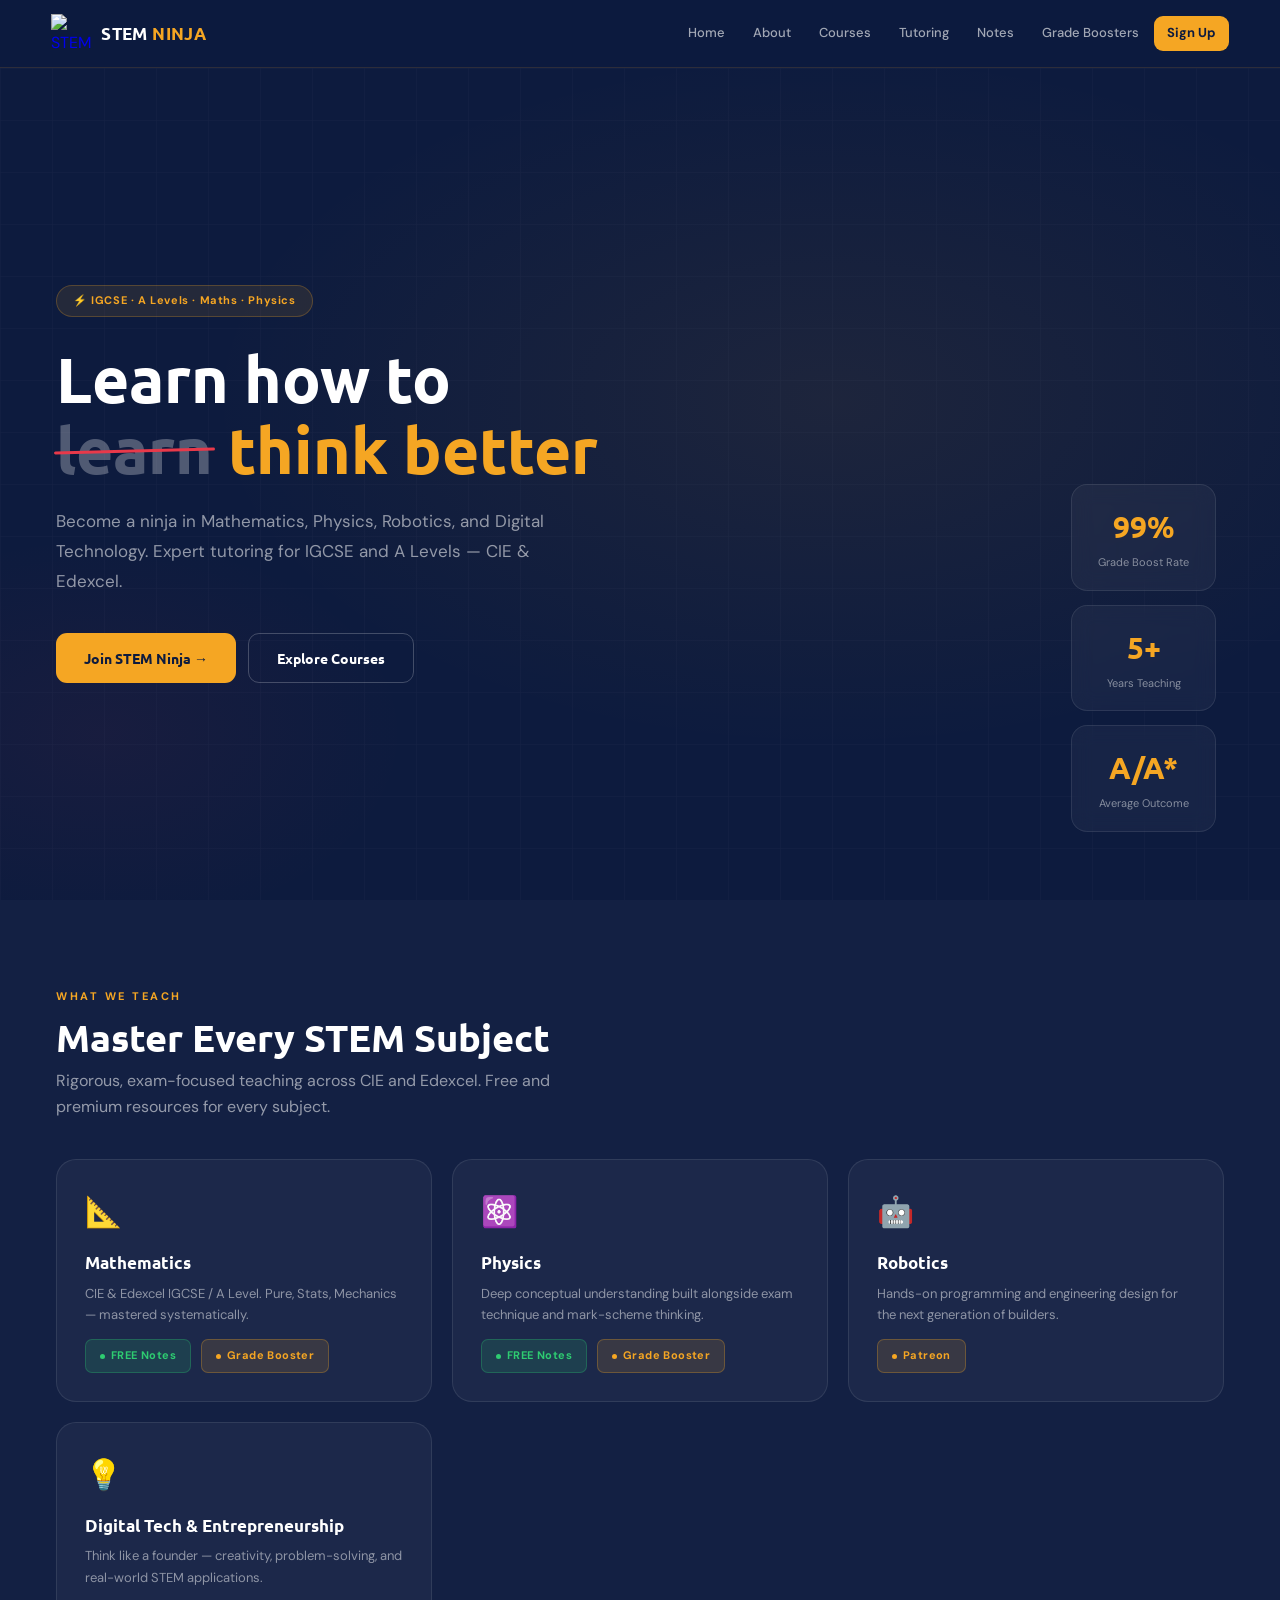
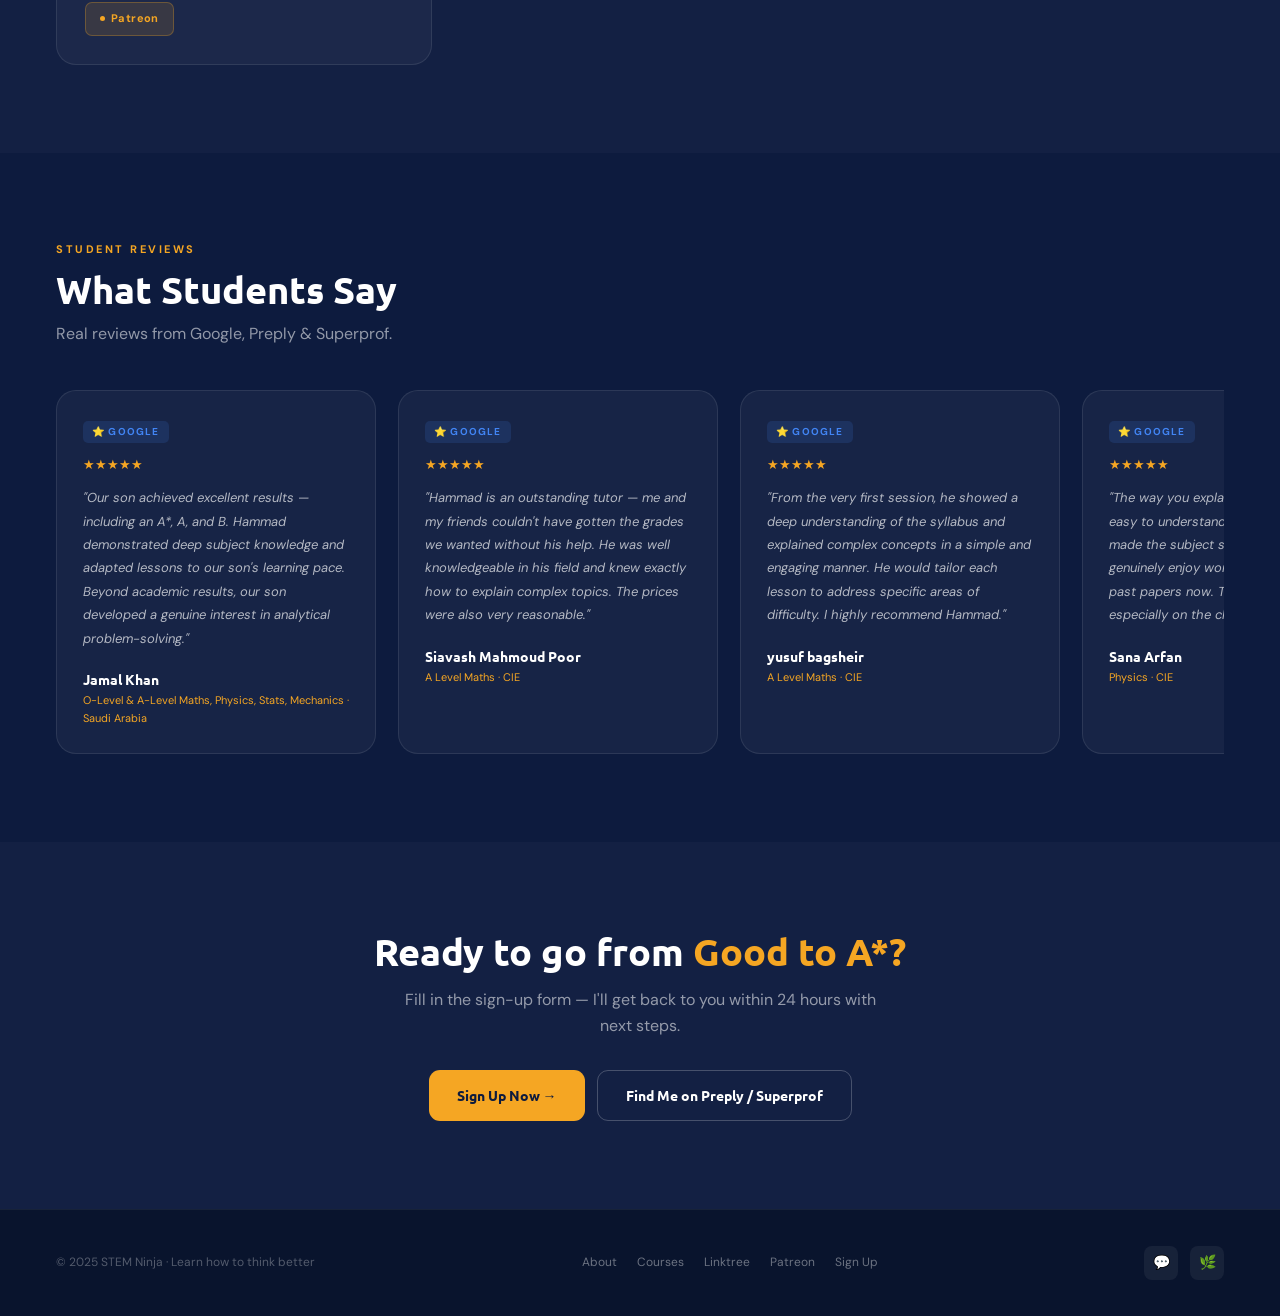
==== index.html @ 081ce27f "Add files via upload" ====
<!DOCTYPE html>
<html lang="en">
<head>
<meta charset="UTF-8">
<meta name="viewport" content="width=device-width, initial-scale=1.0">
<title>STEM Ninja — Learn How to Think Better</title>
<meta name="description" content="Expert IGCSE and A Level tutoring in Maths and Physics. 99% grade boost rate. CIE and Edexcel.">
<link rel="stylesheet" href="assets/style.css">
<style>
/* ── HOME-SPECIFIC ── */
.hero {
  position: relative;
  min-height: calc(100vh - 68px);
  display: flex; align-items: center;
  padding: clamp(48px,8vw,96px) clamp(16px,5vw,56px);
  overflow: hidden;
}
.hero-bg {
  position:absolute; inset:0;
  background:
    radial-gradient(ellipse 70% 60% at 65% 40%, rgba(245,166,35,.07) 0%, transparent 70%),
    radial-gradient(ellipse 40% 40% at 8%  80%, rgba(232,57,74,.05)  0%, transparent 60%);
}
.hero-dots {
  position:absolute; inset:0; opacity:.03;
  background-image:
    linear-gradient(rgba(255,255,255,.6) 1px, transparent 1px),
    linear-gradient(90deg, rgba(255,255,255,.6) 1px, transparent 1px);
  background-size: 52px 52px;
}
.hero-content { position:relative; z-index:2; max-width:620px; }
.hero-badge {
  display:inline-flex; align-items:center; gap:8px;
  background:rgba(245,166,35,.1); border:1px solid rgba(245,166,35,.24);
  border-radius:100px; padding:6px 16px;
  font-size:11px; font-weight:700; letter-spacing:.6px; color:var(--gold);
  margin-bottom:26px;
}
.hero-title { margin-bottom:20px; }
.hero-title .strike {
  position:relative; color:rgba(255,255,255,.28);
}
.hero-title .strike::after {
  content:''; position:absolute; left:-2px; right:-2px; top:52%;
  height:3px; background:var(--red); border-radius:2px;
  transform:translateY(-50%) rotate(-1.5deg);
}
.hero-title .gold { color:var(--gold); }
.hero-sub { font-size:17px; line-height:1.78; color:var(--muted); margin-bottom:36px; max-width:500px; }
.hero-actions { display:flex; gap:12px; flex-wrap:wrap; }

.hero-stats {
  position:absolute; right: clamp(16px,5vw,80px);
  top:50%; transform:translateY(-50%);
  display:flex; flex-direction:column; gap:14px;
  z-index:2;
}
.stat-card {
  background:rgba(255,255,255,.045); border:1px solid var(--border);
  border-radius:16px; padding:18px 26px; text-align:center;
  backdrop-filter:blur(10px); transition:all .3s;
}
.stat-card:hover { background:rgba(245,166,35,.08); border-color:rgba(245,166,35,.28); transform:translateX(-4px); }
.stat-num { font-family:'Ubuntu',sans-serif; font-weight:700; font-size:30px; color:var(--gold); }
.stat-lbl { font-size:11px; color:rgba(255,255,255,.48); margin-top:3px; }

/* subjects */
.subject-card { cursor:pointer; }
.subject-icon { font-size:30px; margin-bottom:13px; }
.subject-name { font-family:'Ubuntu',sans-serif; font-weight:700; font-size:17px; margin-bottom:6px; }
.subject-desc { font-size:13px; color:rgba(255,255,255,.5); line-height:1.65; }

/* reviews */
.reviews-carousel { position:relative; overflow:hidden; margin-top:44px; }
.reviews-track {
  display:flex; gap:22px;
  animation: scroll-reviews 40s linear infinite;
  width: max-content;
}
.reviews-track:hover { animation-play-state:paused; }
@keyframes scroll-reviews {
  0%   { transform:translateX(0); }
  100% { transform:translateX(-50%); }
}
.testi-card {
  width:320px; flex-shrink:0;
  background:rgba(255,255,255,.045); border:1px solid var(--border);
  border-radius:20px; padding:26px;
  transition:all .3s;
}
.testi-card:hover { border-color:rgba(245,166,35,.22); }
.testi-stars { color:var(--gold); font-size:13px; margin-bottom:10px; }
.testi-text { font-size:13px; line-height:1.8; color:rgba(255,255,255,.68); font-style:italic; margin-bottom:18px; }
.testi-author { font-family:'Ubuntu',sans-serif; font-weight:700; font-size:14px; }
.testi-school { font-size:11px; color:var(--gold); margin-top:2px; }

@media(max-width:900px) {
  .hero-stats { display:none; }
  .hero { min-height:auto; padding:60px 20px 52px; }
}
</style>
</head>
<body>

<div id="nav-placeholder"></div>

<div class="page-wrap">

  <!-- HERO -->
  <section class="hero">
    <div class="hero-bg"></div>
    <div class="hero-dots"></div>
    <div class="hero-content">
      <div class="hero-badge anim-1">⚡ IGCSE · A Levels · Maths · Physics</div>
      <h1 class="hero-title anim-2">
        Learn how to<br>
        <span class="strike">learn</span> <span class="gold">think better</span>
      </h1>
      <p class="hero-sub anim-3">
        Become a ninja in Mathematics, Physics, Robotics, and Digital Technology.
        Expert tutoring for IGCSE and A Levels — CIE &amp; Edexcel.
      </p>
      <div class="hero-actions anim-4">
        <a class="btn btn-gold" href="pages/signup.html">Join STEM Ninja →</a>
        <a class="btn btn-outline" href="pages/courses.html">Explore Courses</a>
      </div>
    </div>
    <div class="hero-stats anim-4">
      <div class="stat-card"><div class="stat-num">99%</div><div class="stat-lbl">Grade Boost Rate</div></div>
      <div class="stat-card"><div class="stat-num">5+</div><div class="stat-lbl">Years Teaching</div></div>
      <div class="stat-card"><div class="stat-num">A/A*</div><div class="stat-lbl">Average Outcome</div></div>
    </div>
  </section>

  <!-- SUBJECTS -->
  <section class="section section-alt">
    <span class="label">What We Teach</span>
    <h2>Master Every STEM Subject</h2>
    <p class="muted" style="margin-top:10px;max-width:500px">Rigorous, exam-focused teaching across CIE and Edexcel. Free and premium resources for every subject.</p>
    <div class="grid-auto" style="margin-top:40px">

      <div class="card subject-card" onclick="location.href='pages/courses.html'">
        <div class="subject-icon">📐</div>
        <div class="subject-name">Mathematics</div>
        <div class="subject-desc">CIE &amp; Edexcel IGCSE / A Level. Pure, Stats, Mechanics — mastered systematically.</div>
        <div class="res-row">
          <a class="res-btn res-free" href="pages/notes.html"><span class="res-dot"></span>FREE Notes</a>
          <a class="res-btn res-paid" href="https://www.patreon.com/stemninja" target="_blank"><span class="res-dot"></span>Grade Booster</a>
        </div>
      </div>

      <div class="card subject-card" onclick="location.href='pages/courses.html'">
        <div class="subject-icon">⚛️</div>
        <div class="subject-name">Physics</div>
        <div class="subject-desc">Deep conceptual understanding built alongside exam technique and mark-scheme thinking.</div>
        <div class="res-row">
          <a class="res-btn res-free" href="pages/notes.html"><span class="res-dot"></span>FREE Notes</a>
          <a class="res-btn res-paid" href="https://www.patreon.com/stem_ninja" target="_blank"><span class="res-dot"></span>Grade Booster</a>
        </div>
      </div>

      <div class="card subject-card">
        <div class="subject-icon">🤖</div>
        <div class="subject-name">Robotics</div>
        <div class="subject-desc">Hands-on programming and engineering design for the next generation of builders.</div>
        <div class="res-row">
          <a class="res-btn res-paid" href="https://www.patreon.com/stem_ninja" target="_blank"><span class="res-dot"></span>Patreon</a>
        </div>
      </div>

      <div class="card subject-card">
        <div class="subject-icon">💡</div>
        <div class="subject-name">Digital Tech &amp; Entrepreneurship</div>
        <div class="subject-desc">Think like a founder — creativity, problem-solving, and real-world STEM applications.</div>
        <div class="res-row">
          <a class="res-btn res-paid" href="https://www.patreon.com/stem_ninja" target="_blank"><span class="res-dot"></span>Patreon</a>
        </div>
      </div>

    </div>
  </section>

  <!-- REVIEWS CAROUSEL -->
  <section class="section">
    <span class="label">Student Reviews</span>
    <h2>What Students Say</h2>
    <p class="muted" style="margin-top:10px">Real reviews from Google, Preply &amp; Superprof.</p>

    <div class="reviews-carousel">
      <div class="reviews-track" id="reviews-track">
        <!-- cards injected by JS below, then duplicated for infinite scroll -->
      </div>
    </div>
  </section>

  <!-- CTA STRIP -->
  <section class="section section-alt" style="text-align:center">
    <h2>Ready to go from <span style="color:var(--gold)">Good to A*?</span></h2>
    <p class="muted" style="margin:14px auto 32px;max-width:480px">Fill in the sign-up form — I'll get back to you within 24 hours with next steps.</p>
    <div style="display:flex;gap:12px;justify-content:center;flex-wrap:wrap">
      <a class="btn btn-gold"    href="pages/signup.html">Sign Up Now →</a>
      <a class="btn btn-outline" href="pages/tutoring.html">Find Me on Preply / Superprof</a>
    </div>
  </section>

</div><!-- end page-wrap -->

<footer>
  <p>© 2025 STEM Ninja · Learn how to think better</p>
  <div class="footer-links">
    <a href="pages/about.html">About</a>
    <a href="pages/courses.html">Courses</a>
    <a href="https://linktr.ee/stemninja" target="_blank">Linktree</a>
    <a href="https://www.patreon.com/stem_ninja" target="_blank">Patreon</a>
    <a href="pages/signup.html">Sign Up</a>
  </div>
  <div class="footer-social">
    <a href="https://wa.me/923230109633" target="_blank" title="WhatsApp">💬</a>
    <a href="https://linktr.ee/stemninja" target="_blank" title="Linktree">🌿</a>
  </div>
</footer>

<script src="assets/nav.js"></script>
<script>
// Fix nav paths for root index
document.querySelectorAll('.nav-links a, .nav-mobile a').forEach(a => {
  const href = a.getAttribute('href');
  if (href && href.startsWith('../')) a.setAttribute('href', href.replace('../',''));
});

// Reviews data
const reviews = [
  { platform:'google',    badge:'⭐ Google',    name:'Jamal Khan',          school:'O-Level & A-Level Maths, Physics, Stats, Mechanics · Saudi Arabia',
    stars:5, text:'Our son achieved excellent results — including an A*, A, and B. Hammad demonstrated deep subject knowledge and adapted lessons to our son\'s learning pace. Beyond academic results, our son developed a genuine interest in analytical problem-solving.' },
  { platform:'google',    badge:'⭐ Google',    name:'Siavash Mahmoud Poor', school:'A Level Maths · CIE',
    stars:5, text:'Hammad is an outstanding tutor — me and my friends couldn\'t have gotten the grades we wanted without his help. He was well knowledgeable in his field and knew exactly how to explain complex topics. The prices were also very reasonable.' },
  { platform:'google',    badge:'⭐ Google',    name:'yusuf bagsheir',       school:'A Level Maths · CIE',
    stars:5, text:'From the very first session, he showed a deep understanding of the syllabus and explained complex concepts in a simple and engaging manner. He would tailor each lesson to address specific areas of difficulty. I highly recommend Hammad.' },
  { platform:'google',    badge:'⭐ Google',    name:'Sana Arfan',           school:'Physics · CIE',
    stars:5, text:'The way you explain concepts makes them easy to understand and remember. You\'ve made the subject so approachable that I genuinely enjoy working through physics past papers now. Thank you for the clarity, especially on the challenging topics.' },
  { platform:'google',    badge:'⭐ Google',    name:'Umme Mujtaba',         school:'Physics',
    stars:5, text:'His way of teaching is quite interesting and interactive. He breaks problems down step by step. He keeps checking students\' level by giving quizzes and is always ready to take feedback from parents. He is very punctual and regular.' },
  { platform:'google',    badge:'⭐ Google',    name:'Mia Muzz',             school:'Maths',
    stars:5, text:'Sir Hammad has a very interesting way of teaching the toughest thing in the easiest way. He gives homework and tests from past papers to prepare the kids well. I would definitely recommend him to other students.' },
  { platform:'preply',    badge:'🎓 Preply',   name:'Zaki',                 school:'A Level Physics',
    stars:5, text:'Hammad has been excellent in teaching A-level Physics, making complex topics easy to understand with patience and clarity. His teaching style keeps lessons engaging and helps build confidence. We are truly grateful for his dedication and effort.' },
  { platform:'preply',    badge:'🎓 Preply',   name:'Phil',                 school:'A Level Physics',
    stars:5, text:'Hammad is an excellent teacher who is very effective at explaining difficult topics that are tricky to grasp. He makes sure to cover key points, explains derivations thoroughly, and involves his students. He helped me boost my grade significantly.' },
  { platform:'preply',    badge:'🎓 Preply',   name:'Ana',                  school:'A Level Physics',
    stars:5, text:'Hammad is an excellent tutor. He takes the time to prepare his classes, making each lesson enjoyable and engaging. He clearly demonstrates a strong understanding of the course he is teaching my son.' },
  { platform:'superprof', badge:'📚 Superprof',name:'Sofia',                school:'Maths Student',
    stars:5, text:'Teacher Hammad conducted the lesson very well. He is energetic, dedicated, and explains everything clearly and patiently. The class was engaging and easy to follow. We are really happy with his teaching.' },
  { platform:'preply',    badge:'🎓 Preply',   name:'Huzaifa',              school:'A Levels Maths · Al Salam School, Dubai',
    stars:5, text:'In the beginning I was very unsure of how classes would go… but we honestly picked up the pace quite well. I felt like we did an adequate amount of questions that helped me for my finals — and I saw improvements in myself beyond just maths.' },
];

function stars(n) { return '★'.repeat(n) + '☆'.repeat(5-n); }
function badgeClass(p) { return {google:'badge-google',preply:'badge-preply',superprof:'badge-superprof'}[p]; }

const track = document.getElementById('reviews-track');
// Render twice for infinite loop illusion
[...reviews, ...reviews].forEach(r => {
  track.innerHTML += `
  <div class="testi-card">
    <span class="platform-badge ${badgeClass(r.platform)}">${r.badge}</span>
    <div class="testi-stars">${stars(r.stars)}</div>
    <p class="testi-text">"${r.text}"</p>
    <div class="testi-author">${r.name}</div>
    <div class="testi-school">${r.school}</div>
  </div>`;
});
</script>
</body>
</html>
---- assets/style.css ----
/* ═══════════════════════════════════════
   STEM NINJA — Global Stylesheet
   Font: Ubuntu (headings) + DM Sans (body)
═══════════════════════════════════════ */
@import url('https://fonts.googleapis.com/css2?family=Ubuntu:ital,wght@0,300;0,400;0,500;0,700;1,400&family=DM+Sans:opsz,wght@9..40,300;9..40,400;9..40,500&display=swap');

:root {
  --navy:     #0d1b3e;
  --navy-mid: #152652;
  --gold:     #f5a623;
  --gold-lt:  #ffd06a;
  --red:      #e8394a;
  --white:    #ffffff;
  --off:      #f7f5f0;
  --muted:    rgba(255,255,255,0.55);
  --border:   rgba(255,255,255,0.09);
}

/* ── RESET ── */
*, *::before, *::after { margin:0; padding:0; box-sizing:border-box; }
html { scroll-behavior:smooth; }
body {
  font-family: 'DM Sans', sans-serif;
  background: var(--navy);
  color: var(--white);
  min-height: 100vh;
  overflow-x: hidden;
  font-size: 16px;
  line-height: 1.6;
}
img { max-width:100%; display:block; }
a { text-decoration:none; }

/* ── NAV ── */
nav {
  position: fixed; top:0; left:0; right:0; z-index:200;
  height: 68px;
  display: flex; align-items: center; justify-content: space-between;
  padding: 0 clamp(16px, 4vw, 52px);
  background: rgba(13,27,62,0.97);
  backdrop-filter: blur(18px);
  border-bottom: 1px solid rgba(245,166,35,0.14);
}
.nav-logo {
  display: flex; align-items: center; gap: 10px;
  cursor: pointer; text-decoration: none;
  flex-shrink: 0;
}
.nav-logo img { height:40px; width:40px; object-fit:contain; }
.nav-logo-text {
  font-family: 'Ubuntu', sans-serif;
  font-weight: 700; font-size: 17px;
  color: var(--white); letter-spacing: 0.4px;
}
.nav-logo-text span { color: var(--gold); }

.nav-links {
  display: flex; align-items: center;
  gap: 2px; list-style: none;
}
.nav-links a {
  font-family: 'DM Sans', sans-serif;
  font-size: 13px; font-weight: 500;
  color: rgba(255,255,255,0.62);
  padding: 7px 13px; border-radius: 8px;
  transition: all .2s; cursor: pointer; display:block;
}
.nav-links a:hover,
.nav-links a.active { color:var(--white); background:rgba(245,166,35,0.11); }
.nav-links a.active  { color:var(--gold); }
.nav-cta {
  background: var(--gold) !important;
  color: var(--navy) !important;
  font-weight: 700 !important;
  border-radius: 9px !important;
}
.nav-cta:hover { background: var(--gold-lt) !important; }

/* Hamburger */
.nav-hamburger {
  display: none; flex-direction: column; gap:5px;
  background: none; border: none; cursor: pointer; padding: 4px;
}
.nav-hamburger span {
  display: block; width:24px; height:2px;
  background: var(--white); border-radius:2px;
  transition: all .3s;
}
.nav-mobile {
  display: none; flex-direction: column;
  background: rgba(13,27,62,0.98);
  border-bottom: 1px solid rgba(245,166,35,0.14);
  padding: 12px 20px 20px;
  position: fixed; top:68px; left:0; right:0; z-index:199;
}
.nav-mobile.open { display:flex; }
.nav-mobile a {
  font-size: 15px; font-weight: 500;
  color: rgba(255,255,255,0.72);
  padding: 11px 8px;
  border-bottom: 1px solid rgba(255,255,255,0.06);
  cursor: pointer;
}
.nav-mobile a.active { color:var(--gold); }
.nav-mobile a:last-child { border:none; }

/* ── PAGE WRAPPER ── */
.page-wrap { padding-top: 68px; min-height: 100vh; }

/* ── TYPOGRAPHY ── */
h1,h2,h3,h4 { font-family:'Ubuntu',sans-serif; line-height:1.12; }
h1 { font-size: clamp(34px,5vw,64px); font-weight:700; }
h2 { font-size: clamp(24px,3vw,38px); font-weight:700; }
h3 { font-size: clamp(17px,2vw,22px); font-weight:700; }

.label {
  font-family:'DM Sans',sans-serif;
  font-size:11px; font-weight:700;
  letter-spacing:2.5px; text-transform:uppercase;
  color:var(--gold); margin-bottom:10px;
  display:block;
}
.muted { color: var(--muted); }

/* ── BUTTONS ── */
.btn {
  display: inline-flex; align-items:center; gap:7px;
  font-family: 'Ubuntu', sans-serif;
  font-weight: 700; font-size: 14px;
  border-radius: 11px; border: none;
  padding: 13px 28px;
  cursor: pointer; transition: all .2s;
  text-decoration: none; white-space:nowrap;
}
.btn-gold  { background:var(--gold); color:var(--navy); }
.btn-gold:hover { background:var(--gold-lt); transform:translateY(-2px); box-shadow:0 10px 28px rgba(245,166,35,.3); }
.btn-outline { background:transparent; color:var(--white); border:1px solid rgba(255,255,255,.22); }
.btn-outline:hover { border-color:rgba(255,255,255,.5); background:rgba(255,255,255,.06); }
.btn-outline-gold { background:transparent; color:var(--gold); border:1px solid rgba(245,166,35,.35); }
.btn-outline-gold:hover { background:rgba(245,166,35,.1); border-color:var(--gold); }
.btn-sm { padding:9px 18px; font-size:12px; border-radius:8px; }

/* Resource badges */
.res-row { display:flex; gap:10px; flex-wrap:wrap; margin-top:14px; }
.res-btn {
  display:inline-flex; align-items:center; gap:6px;
  font-size:11px; font-weight:700; letter-spacing:.4px;
  padding:7px 14px; border-radius:7px;
  border:none; cursor:pointer; text-decoration:none;
  transition: all .2s;
}
.res-free { background:rgba(46,204,113,.14); color:#2ecc71; border:1px solid rgba(46,204,113,.28); }
.res-free:hover { background:rgba(46,204,113,.24); }
.res-paid { background:rgba(245,166,35,.13); color:var(--gold); border:1px solid rgba(245,166,35,.28); }
.res-paid:hover { background:rgba(245,166,35,.22); }
.res-dot { width:5px; height:5px; border-radius:50%; flex-shrink:0; }
.res-free .res-dot { background:#2ecc71; }
.res-paid .res-dot { background:var(--gold); }

/* ── SECTIONS ── */
.section { padding: clamp(52px,8vw,88px) clamp(16px,5vw,56px); }
.section-alt { background: rgba(255,255,255,.025); }

/* ── CARDS ── */
.card {
  background: rgba(255,255,255,.04);
  border: 1px solid var(--border);
  border-radius: 20px;
  padding: 28px;
  transition: all .3s;
}
.card:hover {
  border-color: rgba(245,166,35,.24);
  background: rgba(245,166,35,.05);
  transform: translateY(-3px);
}

/* ── GRID HELPERS ── */
.grid-2 { display:grid; grid-template-columns:repeat(2,1fr); gap:20px; }
.grid-3 { display:grid; grid-template-columns:repeat(3,1fr); gap:20px; }
.grid-4 { display:grid; grid-template-columns:repeat(4,1fr); gap:20px; }
.grid-auto { display:grid; grid-template-columns:repeat(auto-fit,minmax(280px,1fr)); gap:20px; }

/* ── FOOTER ── */
footer {
  background: rgba(0,0,0,.28);
  border-top: 1px solid rgba(255,255,255,.06);
  padding: 36px clamp(16px,5vw,56px);
  display: flex; align-items:center;
  justify-content: space-between; flex-wrap:wrap; gap:16px;
}
footer p { font-size:12px; color:rgba(255,255,255,.3); }
.footer-links { display:flex; gap:20px; flex-wrap:wrap; }
.footer-links a { font-size:12px; color:rgba(255,255,255,.4); transition:color .2s; cursor:pointer; }
.footer-links a:hover { color:var(--gold); }
.footer-social { display:flex; gap:12px; }
.footer-social a {
  width:34px; height:34px; border-radius:8px;
  background:rgba(255,255,255,.06);
  display:flex; align-items:center; justify-content:center;
  font-size:14px; transition:all .2s;
}
.footer-social a:hover { background:rgba(245,166,35,.15); }

/* ── PLATFORM BADGES ── */
.platform-badge {
  display:inline-flex; align-items:center; gap:5px;
  font-size:10px; font-weight:700; letter-spacing:1.2px; text-transform:uppercase;
  padding:3px 9px; border-radius:5px; margin-bottom:12px;
}
.badge-google   { background:rgba(66,133,244,.14); color:#4285f4; }
.badge-preply   { background:rgba(245,166,35,.13);  color:var(--gold); }
.badge-superprof{ background:rgba(232,57,74,.12);   color:#f07888; }
.badge-youtube  { background:rgba(255,0,0,.11);     color:#ff5555; }

/* ── FORM ── */
.form-group { margin-bottom:16px; }
.form-label { display:block; font-size:12px; font-weight:600; color:rgba(255,255,255,.62); margin-bottom:6px; }
.form-input, .form-select, .form-textarea {
  width:100%;
  background:rgba(255,255,255,.06);
  border:1px solid rgba(255,255,255,.11);
  border-radius:10px;
  padding:11px 14px;
  font-family:'DM Sans',sans-serif; font-size:14px;
  color:var(--white); outline:none; transition:all .2s;
  -webkit-appearance:none;
}
.form-input:focus, .form-select:focus, .form-textarea:focus {
  border-color:var(--gold);
  background:rgba(245,166,35,.05);
}
.form-select option { background:var(--navy); color:var(--white); }
.form-textarea { resize:vertical; min-height:90px; }
.form-submit {
  width:100%;
  background:var(--gold); color:var(--navy);
  font-family:'Ubuntu',sans-serif; font-weight:700; font-size:16px;
  border:none; border-radius:12px; padding:15px;
  cursor:pointer; transition:all .2s; margin-top:6px;
}
.form-submit:hover { background:var(--gold-lt); transform:translateY(-1px); box-shadow:0 8px 24px rgba(245,166,35,.3); }
.form-submit:disabled { background:#555; color:#999; transform:none; box-shadow:none; cursor:not-allowed; }

/* ── ANIMATIONS ── */
@keyframes fadeUp { from{opacity:0;transform:translateY(20px);} to{opacity:1;transform:translateY(0);} }
@keyframes spin    { to{transform:rotate(360deg);} }
.anim-1 { animation:fadeUp .55s .05s ease both; }
.anim-2 { animation:fadeUp .55s .15s ease both; }
.anim-3 { animation:fadeUp .55s .25s ease both; }
.anim-4 { animation:fadeUp .55s .35s ease both; }

/* ── RESPONSIVE ── */
@media (max-width:1024px) {
  .grid-4 { grid-template-columns:repeat(2,1fr); }
}
@media (max-width:768px) {
  .nav-links    { display:none; }
  .nav-hamburger{ display:flex; }
  .grid-2, .grid-3, .grid-4 { grid-template-columns:1fr; }
}
@media (max-width:480px) {
  h1 { font-size:clamp(28px,8vw,40px); }
  .btn { padding:12px 22px; font-size:13px; }
}
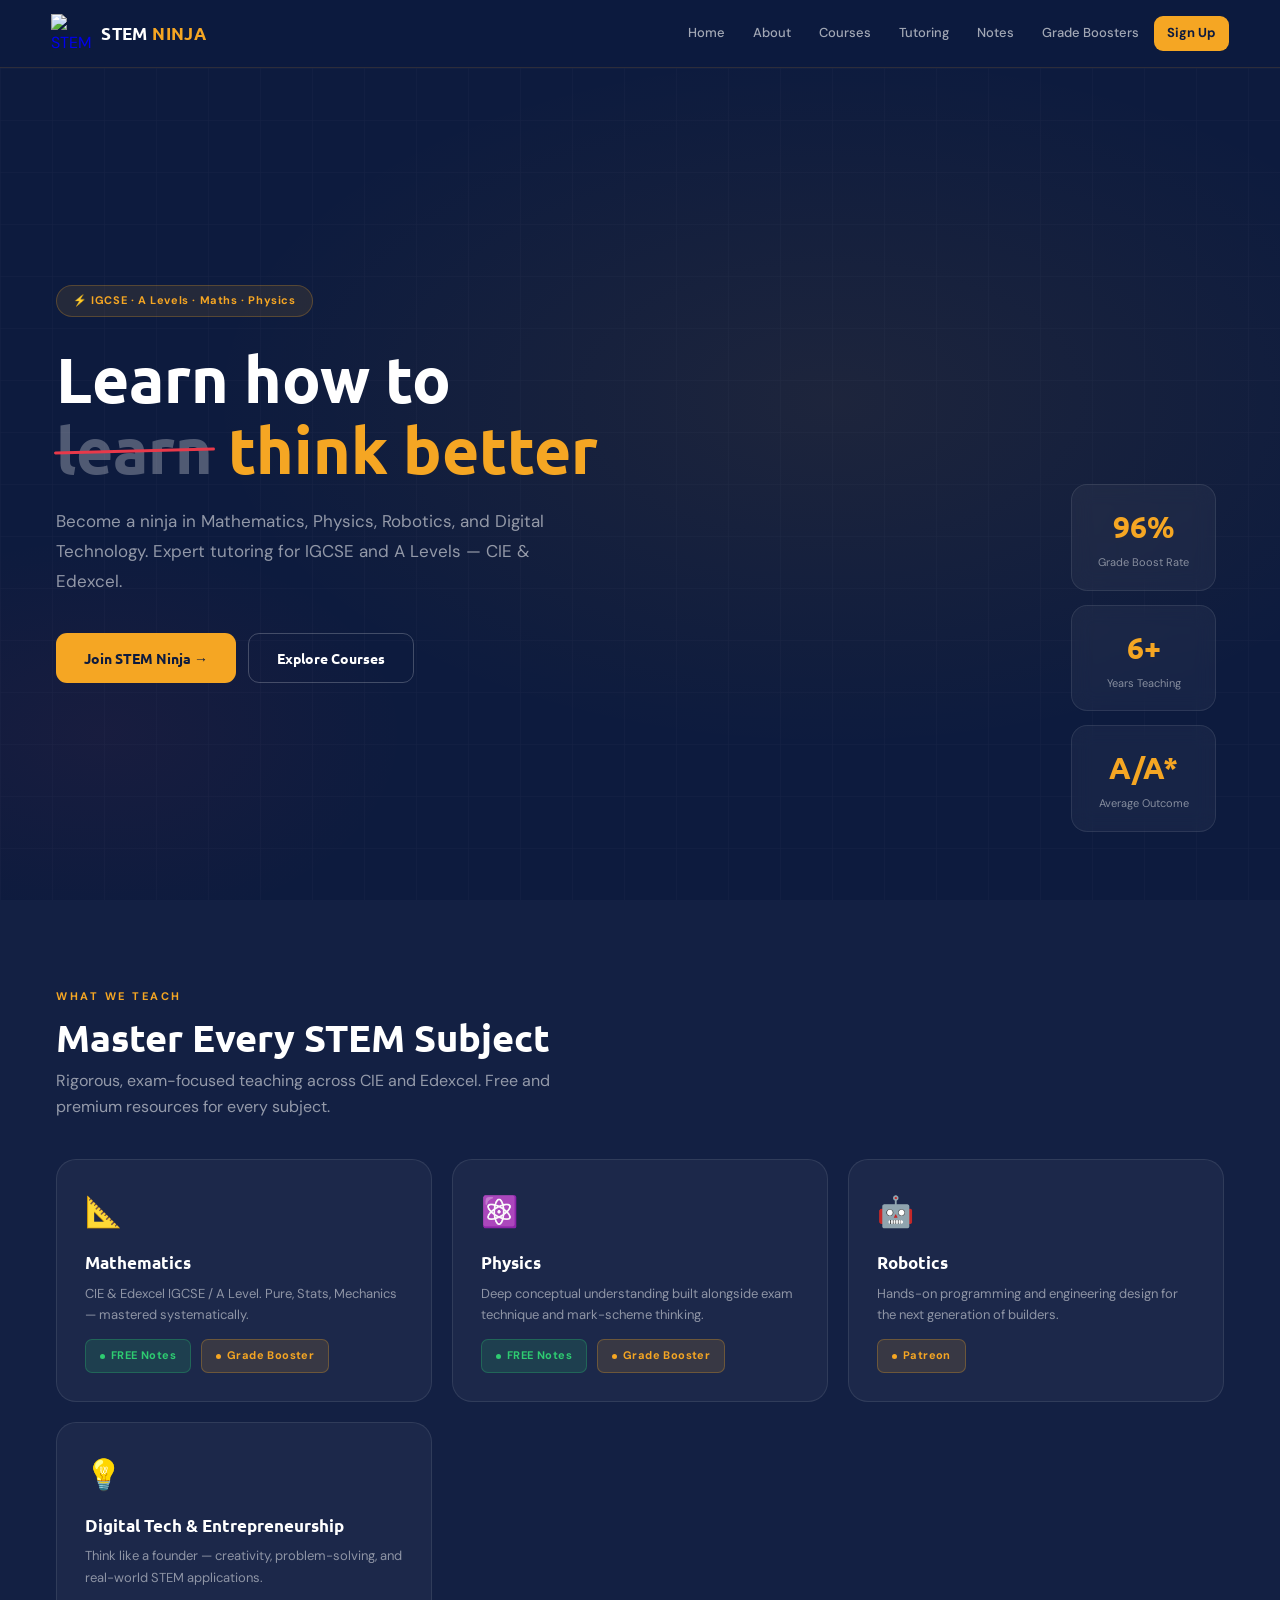
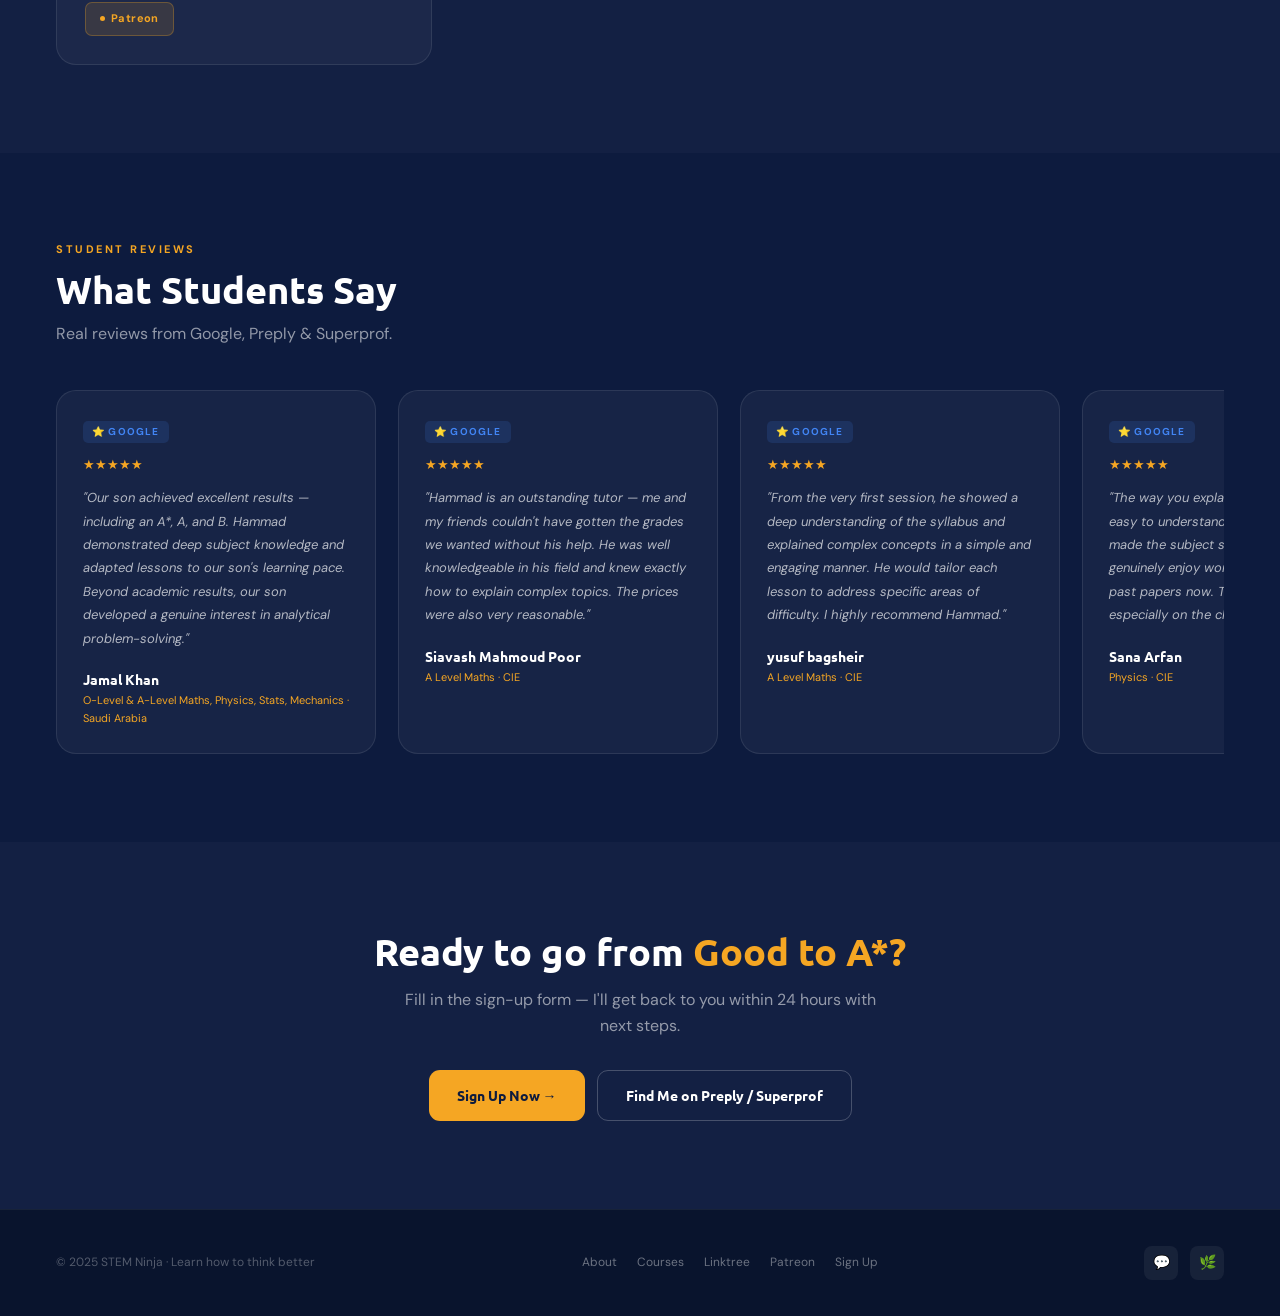
==== commit 2aebaf04: "Modify grade boost rate and years of teaching Updated the grade boost rate and years of teaching sta" ====
--- a/index.html
+++ b/index.html
@@ -4,7 +4,7 @@
 <meta charset="UTF-8">
 <meta name="viewport" content="width=device-width, initial-scale=1.0">
 <title>STEM Ninja — Learn How to Think Better</title>
-<meta name="description" content="Expert IGCSE and A Level tutoring in Maths and Physics. 99% grade boost rate. CIE and Edexcel.">
+<meta name="description" content="Expert IGCSE and A Level tutoring in Maths and Physics. 96% grade boost rate. CIE and Edexcel.">
 <link rel="stylesheet" href="assets/style.css">
 <style>
 /* ── HOME-SPECIFIC ── */
@@ -126,8 +126,8 @@
       </div>
     </div>
     <div class="hero-stats anim-4">
-      <div class="stat-card"><div class="stat-num">99%</div><div class="stat-lbl">Grade Boost Rate</div></div>
-      <div class="stat-card"><div class="stat-num">5+</div><div class="stat-lbl">Years Teaching</div></div>
+      <div class="stat-card"><div class="stat-num">96%</div><div class="stat-lbl">Grade Boost Rate</div></div>
+      <div class="stat-card"><div class="stat-num">6+</div><div class="stat-lbl">Years Teaching</div></div>
       <div class="stat-card"><div class="stat-num">A/A*</div><div class="stat-lbl">Average Outcome</div></div>
     </div>
   </section>
